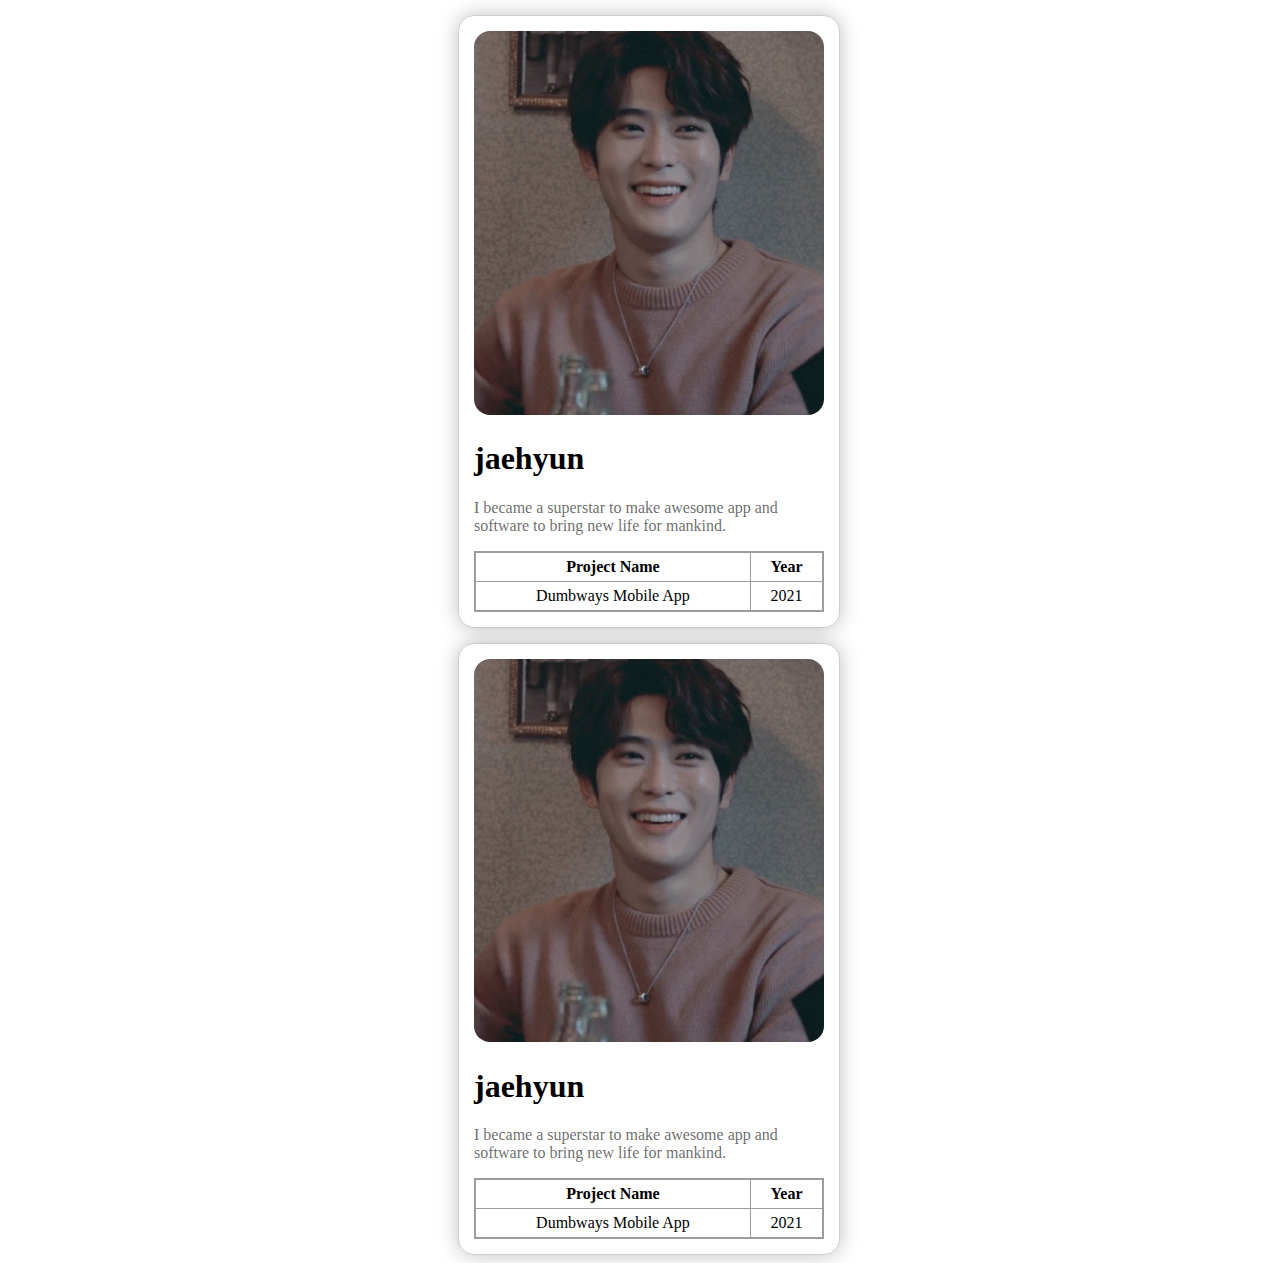
==== index.html @ 86114f11 "first project" ====
<!DOCTYPE html>
<head>
  <title>Creating Card</title>
</head>
<body>
  <div style="
    margin-top: 15px;
    margin-left: 450px;
    margin-right: 450px;
    width: 350px;
    border-radius: 16px;
    padding: 15px;
    border: 1px solid #00000033;
    box-shadow: 0px 0px 20px #00000040;
    ">
    <div class="image">
       <img src="jaehyun.jpg" alt="my image" style="width: 100%; border-radius: 16px;"/>
    </div>
    <div>
        <h1 style="text-align: left">jaehyun</h1>
    </div>
    <div>
      <p style="text-align: left; color: rgba(0, 0, 0, 0.6)">  I became a superstar to make awesome app and software to bring new life for mankind.
    </div>
    <table border="1" style="
        width: 100%;
        border: 2px solid rgb(156, 156, 156);
        border-radius: 10px;
        border-collapse: collapse;
        ">
          <tr>
            <th style="padding: 5px">Project Name</th>
            <th>Year</th>
          </tr>
          <tr>
            <td style="padding: 5px; text-align: center">
              Dumbways Mobile App
            </td>
            <td style="padding: 5px; text-align: center">2021</td>
          </tr>
        </table>
  </div>
</body>
</html><!DOCTYPE html>
<head>
  <title>Creating Card</title>
</head>
<body>
  <div style="
    margin-top: 15px;
    margin-left: 450px;
    margin-right: 450px;
    width: 350px;
    border-radius: 16px;
    padding: 15px;
    border: 1px solid #00000033;
    box-shadow: 0px 0px 20px #00000040;
    ">
    <div class="image">
       <img src="jaehyun.jpg" alt="my image" style="width: 100%; border-radius: 16px;"/>
    </div>
    <div>
        <h1 style="text-align: left">jaehyun</h1>
    </div>
    <div>
      <p style="text-align: left; color: rgba(0, 0, 0, 0.6)">  I became a superstar to make awesome app and software to bring new life for mankind.
    </div>
    <table border="1" style="
        width: 100%;
        border: 2px solid rgb(156, 156, 156);
        border-radius: 10px;
        border-collapse: collapse;
        ">
          <tr>
            <th style="padding: 5px">Project Name</th>
            <th>Year</th>
          </tr>
          <tr>
            <td style="padding: 5px; text-align: center">
              Dumbways Mobile App
            </td>
            <td style="padding: 5px; text-align: center">2021</td>
          </tr>
        </table>
  </div>
</body>
</html>
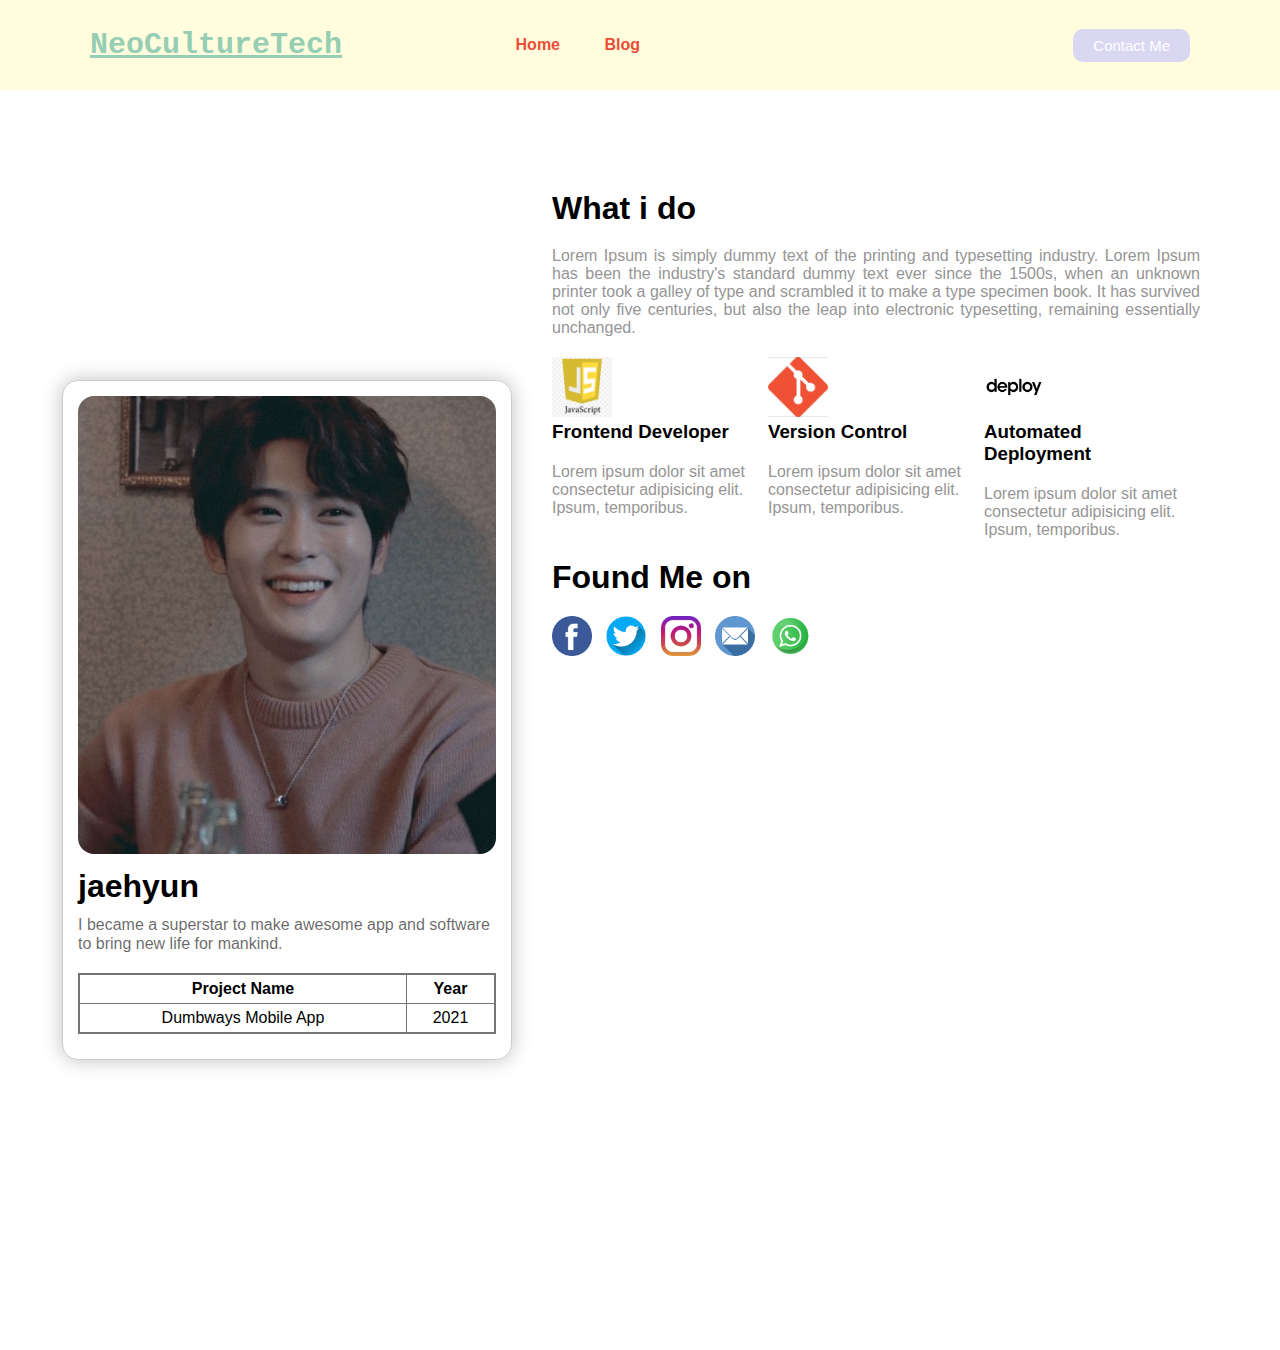
==== commit 56c5b52d: "third project" ====
--- a/index.html
+++ b/index.html
@@ -1,87 +1,115 @@
 <!DOCTYPE html>
-<head>
-  <title>Creating Card</title>
-</head>
-<body>
-  <div style="
-    margin-top: 15px;
-    margin-left: 450px;
-    margin-right: 450px;
-    width: 350px;
-    border-radius: 16px;
-    padding: 15px;
-    border: 1px solid #00000033;
-    box-shadow: 0px 0px 20px #00000040;
-    ">
-    <div class="image">
-       <img src="jaehyun.jpg" alt="my image" style="width: 100%; border-radius: 16px;"/>
+<html>
+  <head>
+    <title>Layouting & Linking</title>
+    <link rel="stylesheet" href="style.css" />
+  </head>
+  <body>
+    <!-- NavBar -->
+    <nav>
+      <div class="left-side">
+        <a href="index.html">
+          <div class="logo"><a href=''>NeoCultureTech</a></div>
+        </a>
+        <ul>
+          <li>
+            <a href="index.html" class="list-active">Home</a>
+          </li>
+          <li>
+            <a href="#">Blog</a>
+          </li>
+        </ul>
+      </div>
+      <div class="right-side">
+        <a href="contact.html">Contact Me</a>
+      </div>
+    </nav>
+
+    <!-- Card Profile -->
+    <div class="personal">
+      <div class="left">
+        <div class="card">
+          <div class="image">
+            <img src="jaehyun.jpg" alt="my image" />
+          </div>
+          <div class="header">
+            <h1>jaehyun</h1>
+          </div>
+          <div class="content">
+            <p>
+              I became a superstar to make awesome app and software to bring new
+              life for mankind.
+            </p>
+            <table border="1">
+              <tr>
+                <th>Project Name</th>
+                <th>Year</th>
+              </tr>
+              <tr>
+                <td>Dumbways Mobile App</td>
+                <td>2021</td>
+              </tr>
+            </table>
+          </div>
+        </div>
+      </div>
+      <div class="right">
+        <div>
+          <h1>What i do</h1>
+          <p>
+            Lorem Ipsum is simply dummy text of the printing and typesetting
+            industry. Lorem Ipsum has been the industry's standard dummy text
+            ever since the 1500s, when an unknown printer took a galley of type
+            and scrambled it to make a type specimen book. It has survived not
+            only five centuries, but also the leap into electronic typesetting,
+            remaining essentially unchanged.
+          </p>
+          <span class="skill">
+            <span>
+              <img src="logo js.jpg" alt="" />
+              <h3>Frontend Developer</h3>
+              <p>
+                Lorem ipsum dolor sit amet consectetur adipisicing elit. Ipsum,
+                temporibus.
+              </p>
+            </span>
+            <span>
+              <img src="logo git.jpg" alt="" />
+              <h3>Version Control</h3>
+              <p>
+                Lorem ipsum dolor sit amet consectetur adipisicing elit. Ipsum,
+                temporibus.
+              </p>
+            </span>
+            <span
+              ><img src="deploy-logo.png" alt="" />
+              <h3>Automated Deployment</h3>
+              <p>
+                Lorem ipsum dolor sit amet consectetur adipisicing elit. Ipsum,
+                temporibus.
+              </p>
+            </span>
+          </span>
+          <h1>Found Me on</h1>
+          <span class="sosmed-list">
+            <a href="facebook.com"
+              ><img src="facebook.png" alt="facebook" target="_blank"
+            /></a>
+            <a href="twitter.com"
+              ><img src="twitter.png" alt="twitter" target="_blank"
+            /></a>
+            <a href="instagram.com"
+              ><img src="instagram.png" alt="instagram" target="_blank"
+            /></a>
+            <a href="mail.com"
+              ><img src="email.png" alt="mail" target="_blank"
+            /></a>
+            <a href="wa.me/000000000"
+              ><img src="whatsapp.png" alt="whatsapp" target="_blank"
+            /></a>
+          </span>
+        </div>
+      </div>
     </div>
-    <div>
-        <h1 style="text-align: left">jaehyun</h1>
-    </div>
-    <div>
-      <p style="text-align: left; color: rgba(0, 0, 0, 0.6)">  I became a superstar to make awesome app and software to bring new life for mankind.
-    </div>
-    <table border="1" style="
-        width: 100%;
-        border: 2px solid rgb(156, 156, 156);
-        border-radius: 10px;
-        border-collapse: collapse;
-        ">
-          <tr>
-            <th style="padding: 5px">Project Name</th>
-            <th>Year</th>
-          </tr>
-          <tr>
-            <td style="padding: 5px; text-align: center">
-              Dumbways Mobile App
-            </td>
-            <td style="padding: 5px; text-align: center">2021</td>
-          </tr>
-        </table>
-  </div>
-</body>
-</html><!DOCTYPE html>
-<head>
-  <title>Creating Card</title>
-</head>
-<body>
-  <div style="
-    margin-top: 15px;
-    margin-left: 450px;
-    margin-right: 450px;
-    width: 350px;
-    border-radius: 16px;
-    padding: 15px;
-    border: 1px solid #00000033;
-    box-shadow: 0px 0px 20px #00000040;
-    ">
-    <div class="image">
-       <img src="jaehyun.jpg" alt="my image" style="width: 100%; border-radius: 16px;"/>
-    </div>
-    <div>
-        <h1 style="text-align: left">jaehyun</h1>
-    </div>
-    <div>
-      <p style="text-align: left; color: rgba(0, 0, 0, 0.6)">  I became a superstar to make awesome app and software to bring new life for mankind.
-    </div>
-    <table border="1" style="
-        width: 100%;
-        border: 2px solid rgb(156, 156, 156);
-        border-radius: 10px;
-        border-collapse: collapse;
-        ">
-          <tr>
-            <th style="padding: 5px">Project Name</th>
-            <th>Year</th>
-          </tr>
-          <tr>
-            <td style="padding: 5px; text-align: center">
-              Dumbways Mobile App
-            </td>
-            <td style="padding: 5px; text-align: center">2021</td>
-          </tr>
-        </table>
-  </div>
-</body>
+  </body>
 </html>--- a/style.css
+++ b/style.css
@@ -0,0 +1,220 @@
+* {
+  margin: 0;
+  padding: 0;
+  box-sizing: border-box;
+  font-family: Arial, Helvetica, sans-serif;
+}
+
+/* Navbar */
+nav {
+  display: flex;
+  background: #FFFDDE;
+  height: 10vh;
+}
+
+nav div {
+  display: flex;
+  align-items: center;
+  flex: 50%;
+}
+
+nav div.left-side {
+  padding-left: 90px;
+}
+
+.logo a {
+    font-size: 30px;
+    font-weight: 800;
+    float: left;
+    font-family: courier;
+    color: #96CEB4;
+}
+
+nav div.right-side {
+  padding-right: 90px;
+  display: flex;
+  justify-content: flex-end;
+}
+
+nav ul {
+  list-style-type: none;
+  margin-left: 40px;
+}
+
+nav ul li {
+  display: inline;
+  margin-left: 40px;
+}
+
+nav ul li a {
+  color: #ec4d37;
+  text-decoration: none;
+  font-weight: 700;
+}
+
+nav ul li a.list-active {
+  color: #ec4d37;
+  font-weight: 700;
+}
+
+nav .right-side a {
+  font-size: 15px;
+  padding: 8px 20px;
+  border: none;
+  border-radius: 10px;
+  color: #fff;
+  text-decoration: none;
+  background-color: #D9D7F1;
+}
+
+/* Card Profile */
+
+.personal {
+  display: flex;
+  height: 140vh;
+}
+
+.personal .left {
+  flex: 40%;
+  display: flex;
+  justify-content: flex-end;
+  align-items: center;
+}
+
+.card {
+  width: 450px;
+  border: 1px solid #00000033;
+  border-radius: 16px;
+  padding: 15px 15px 25px 15px;
+  box-shadow: 0px 0px 20px rgba(0, 0, 0, 0.25);
+}
+
+.card .image img {
+  width: 100%;
+  border-radius: 16px;
+}
+
+.card .header h1 {
+  text-align: left;
+  margin: 10px 0;
+}
+
+.card .content p {
+  text-align: left;
+  color: rgba(0, 0, 0, 0.6);
+  line-height: 120%;
+  margin-bottom: 20px;
+}
+
+.card .content table {
+  width: 100%;
+  border: 2px solid rgb(116, 116, 116);
+  border-radius: 1em;
+  border-collapse: collapse;
+}
+
+.card .content table tr th {
+  font-weight: 600;
+  padding: 5px;
+}
+
+.card .content table tr td {
+  font-weight: 300;
+  padding: 5px;
+  text-align: center;
+}
+
+.personal .right {
+  flex: 60%;
+  display: flex;
+  position: relative;
+}
+
+.personal .right div {
+  position: absolute;
+  top: 100px;
+  left: 40px;
+  right: 80px;
+}
+
+.personal .right div p {
+  text-align: justify;
+  color: #959595;
+  margin-top: 20px;
+  margin-bottom: 20px;
+}
+
+.personal .right .skill {
+  display: flex;
+}
+
+.personal .right .skill span {
+  flex: 1;
+  margin-right: 10px;
+}
+
+.personal .right .skill img {
+  width: 60px;
+  height: 60px;
+  object-fit: cover;
+}
+.personal .right .skill p {
+  text-align: left;
+}
+
+.personal .right .sosmed-list {
+  position: absolute;
+  margin-top: 20px;
+}
+
+.personal .right .sosmed-list a {
+  cursor: pointer;
+  margin-right: 10px;
+}
+
+.personal .right .sosmed-list a img {
+  cursor: pointer;
+  width: 40px;
+}
+
+/* Form Contact */
+
+.form-contact {
+  height: 100vh;
+  display: flex;
+  justify-content: center;
+  align-items: center;
+}
+
+.form-contact form label {
+  font-size: 20px;
+  font-weight: 400;
+}
+
+.form-contact form input,
+textarea,
+select {
+  width: 100%;
+  font-size: 20px;
+  font-weight: 400;
+  padding: 8px;
+  margin-top: 5px;
+  margin-bottom: 20px;
+  background: #f4f3f3;
+  border: 1px solid #c4c4c4;
+  border-radius: 8px;
+}
+
+.form-contact form textarea {
+  height: 100px;
+}
+
+.form-contact form button {
+  padding: 8px 30px;
+  font-size: 17px;
+  background: #ec4d37;
+  border-radius: 10px;
+  border: none;
+  color: #fff;
+  cursor: pointer;
+}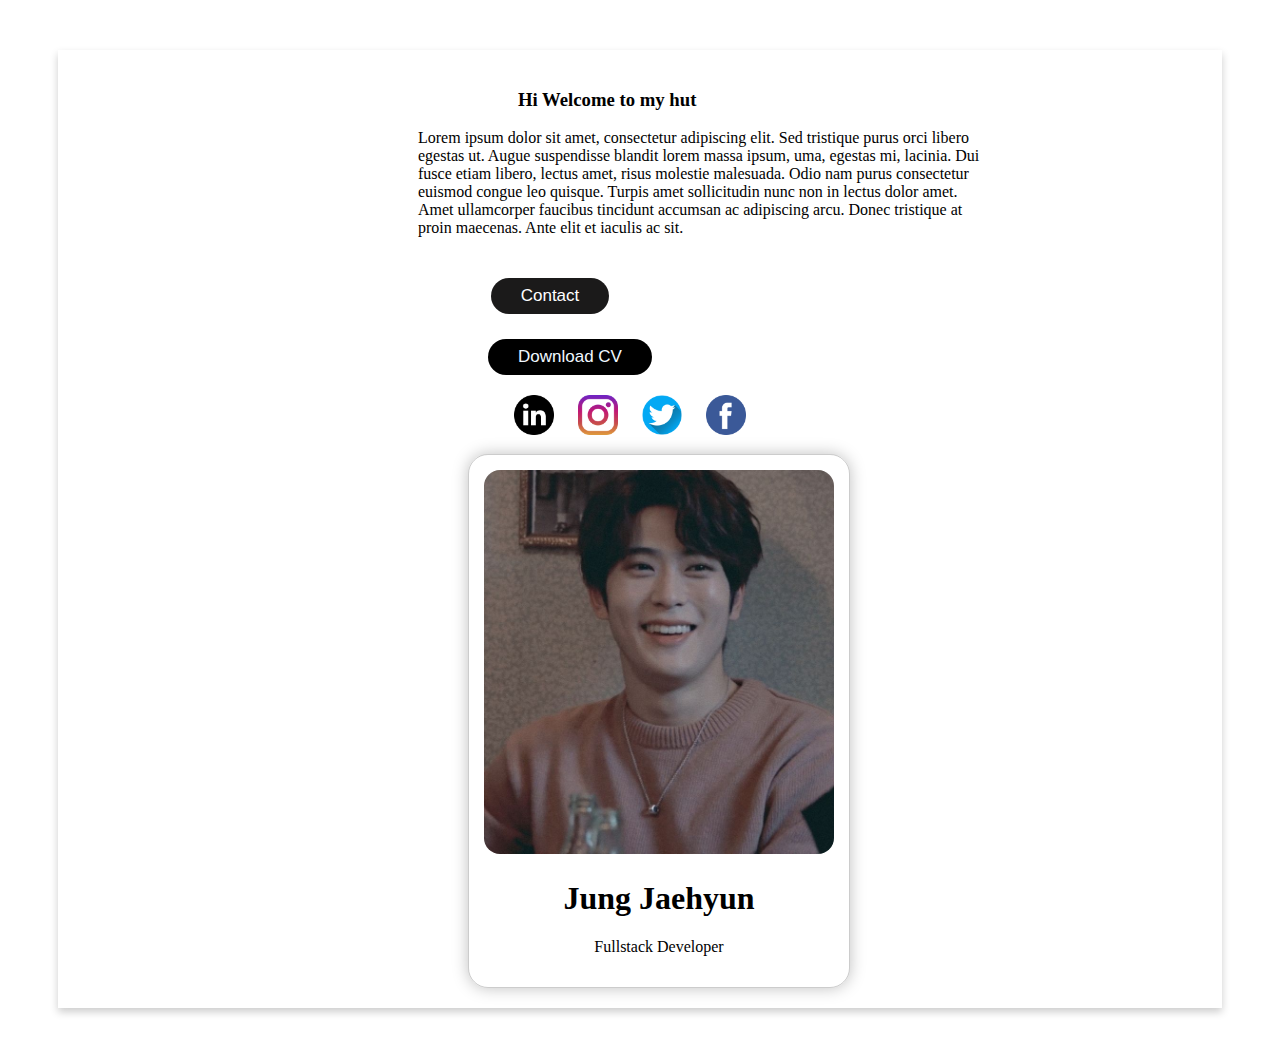
==== commit 57732472: "first project" ====
--- a/index.html
+++ b/index.html
@@ -1,115 +1,77 @@
 <!DOCTYPE html>
-<html>
-  <head>
-    <title>Layouting & Linking</title>
-    <link rel="stylesheet" href="style.css" />
-  </head>
-  <body>
-    <!-- NavBar -->
-    <nav>
-      <div class="left-side">
-        <a href="index.html">
-          <div class="logo"><a href=''>NeoCultureTech</a></div>
-        </a>
-        <ul>
-          <li>
-            <a href="index.html" class="list-active">Home</a>
-          </li>
-          <li>
-            <a href="#">Blog</a>
-          </li>
-        </ul>
-      </div>
-      <div class="right-side">
-        <a href="contact.html">Contact Me</a>
-      </div>
-    </nav>
-
-    <!-- Card Profile -->
-    <div class="personal">
-      <div class="left">
-        <div class="card">
-          <div class="image">
-            <img src="jaehyun.jpg" alt="my image" />
-          </div>
-          <div class="header">
-            <h1>jaehyun</h1>
-          </div>
-          <div class="content">
-            <p>
-              I became a superstar to make awesome app and software to bring new
-              life for mankind.
-            </p>
-            <table border="1">
-              <tr>
-                <th>Project Name</th>
-                <th>Year</th>
-              </tr>
-              <tr>
-                <td>Dumbways Mobile App</td>
-                <td>2021</td>
-              </tr>
-            </table>
-          </div>
-        </div>
-      </div>
-      <div class="right">
-        <div>
-          <h1>What i do</h1>
-          <p>
-            Lorem Ipsum is simply dummy text of the printing and typesetting
-            industry. Lorem Ipsum has been the industry's standard dummy text
-            ever since the 1500s, when an unknown printer took a galley of type
-            and scrambled it to make a type specimen book. It has survived not
-            only five centuries, but also the leap into electronic typesetting,
-            remaining essentially unchanged.
-          </p>
-          <span class="skill">
-            <span>
-              <img src="logo js.jpg" alt="" />
-              <h3>Frontend Developer</h3>
-              <p>
-                Lorem ipsum dolor sit amet consectetur adipisicing elit. Ipsum,
-                temporibus.
-              </p>
-            </span>
-            <span>
-              <img src="logo git.jpg" alt="" />
-              <h3>Version Control</h3>
-              <p>
-                Lorem ipsum dolor sit amet consectetur adipisicing elit. Ipsum,
-                temporibus.
-              </p>
-            </span>
-            <span
-              ><img src="deploy-logo.png" alt="" />
-              <h3>Automated Deployment</h3>
-              <p>
-                Lorem ipsum dolor sit amet consectetur adipisicing elit. Ipsum,
-                temporibus.
-              </p>
-            </span>
-          </span>
-          <h1>Found Me on</h1>
-          <span class="sosmed-list">
-            <a href="facebook.com"
-              ><img src="facebook.png" alt="facebook" target="_blank"
-            /></a>
-            <a href="twitter.com"
-              ><img src="twitter.png" alt="twitter" target="_blank"
-            /></a>
-            <a href="instagram.com"
-              ><img src="instagram.png" alt="instagram" target="_blank"
-            /></a>
-            <a href="mail.com"
-              ><img src="email.png" alt="mail" target="_blank"
-            /></a>
-            <a href="wa.me/000000000"
-              ><img src="whatsapp.png" alt="whatsapp" target="_blank"
-            /></a>
-          </span>
-        </div>
+<head>
+  <title>Creating Card</title>
+</head>
+<body>
+<div class="left" style="box-shadow: 0 4px 8px 0 rgba(0,0,0,0.2);
+transition: 0.3s;
+padding: 20px 10px; margin-top: 50px; margin-left: 50px; margin-right: 50px; margin-bottom: 50px;">
+  <div class="right">
+    <div>
+      <h3 style="margin-right: 450px; margin-left: 450px;">Hi Welcome to my hut</h3></div>
+      <p>
+       <p style="margin-right: 220px; margin-left: 350px;"> Lorem ipsum dolor sit amet, consectetur adipiscing elit. Sed tristique purus orci libero egestas ut. Augue suspendisse blandit lorem massa ipsum, uma, egestas mi, lacinia. Dui fusce etiam libero, lectus amet, risus molestie malesuada. Odio nam purus consectetur euismod congue leo quisque. Turpis amet sollicitudin nunc non in lectus dolor amet. Amet ullamcorper faucibus tincidunt accumsan ac adipiscing arcu. Donec tristique at proin maecenas. Ante elit et iaculis ac sit.
+      </p>
+      <center>
+      <button
+  style="
+  padding: 8px 30px;
+  font-size: 17px;
+  background: #1b1a1a;
+  border-radius: 20px;
+  border: none;
+  margin-right: 180px;
+  margin-top: 25px;
+  color: #fff;
+  cursor: pointer;
+  ">Contact
+</button>
+</center>
+<center>
+ <button style="padding: 8px 30px;
+font-size: 17px;
+background: #000000;
+border-radius: 20px;
+border: none;
+margin-right: 180px;
+margin-top: 25px;
+margin-left: 40px;
+color: rgb(255, 248, 248);<
+cursor: progress;"><a style= "color: aliceblue;" download>Download CV</button>
+<center> 
+<div style="margin-top: 20px;">
+  <a href="linkedin.com"><img src="linkedin.png" style="position: relative; width: 40px; margin-right: 20px;"alt="linkedin" target="_blank"/></a>
+  <a href="instagram.com"><img src="instagram.png" style="position: relative; width: 40px; margin-right: 20px;" alt="instagram" target="_blank"/></a>
+  <a href="twitter.com"><img src="twitter.png" style="position: relative; width: 40px; margin-right: 20px;" alt="twitter" target="_blank"/></a>
+  <a href="facebook.com"><img src="facebook.png" style="position: relative; width: 40px; margin-right: 20px;" alt="facebook" target="_blank"/></a>
+</div>
+</center>
+<center>
+<div>
+  <div style="
+    margin-top: 15px;
+    margin-left: 400px;
+    margin-right: 450px;
+    width: 350px;
+    border-radius: 20px;
+    padding: 15px;
+    border: 1px solid #00000033;
+    box-shadow: 0px 0px 16px #00000040;
+    ">
+    <div class="image">
+       <img src="jaehyun.jpg" alt="my image" style="width: 100%; border-radius: 16px;"/>
+    </div>
+    <div>
+        <h1 style="text-align: center">Jung Jaehyun</h1>
+    </div>
+    <div>
+      <p style="text-align: center"> Fullstack Developer
+    </div>
       </div>
     </div>
-  </body>
+  </div>
+  </div>
+</center>
+</div>
+</body>
 </html>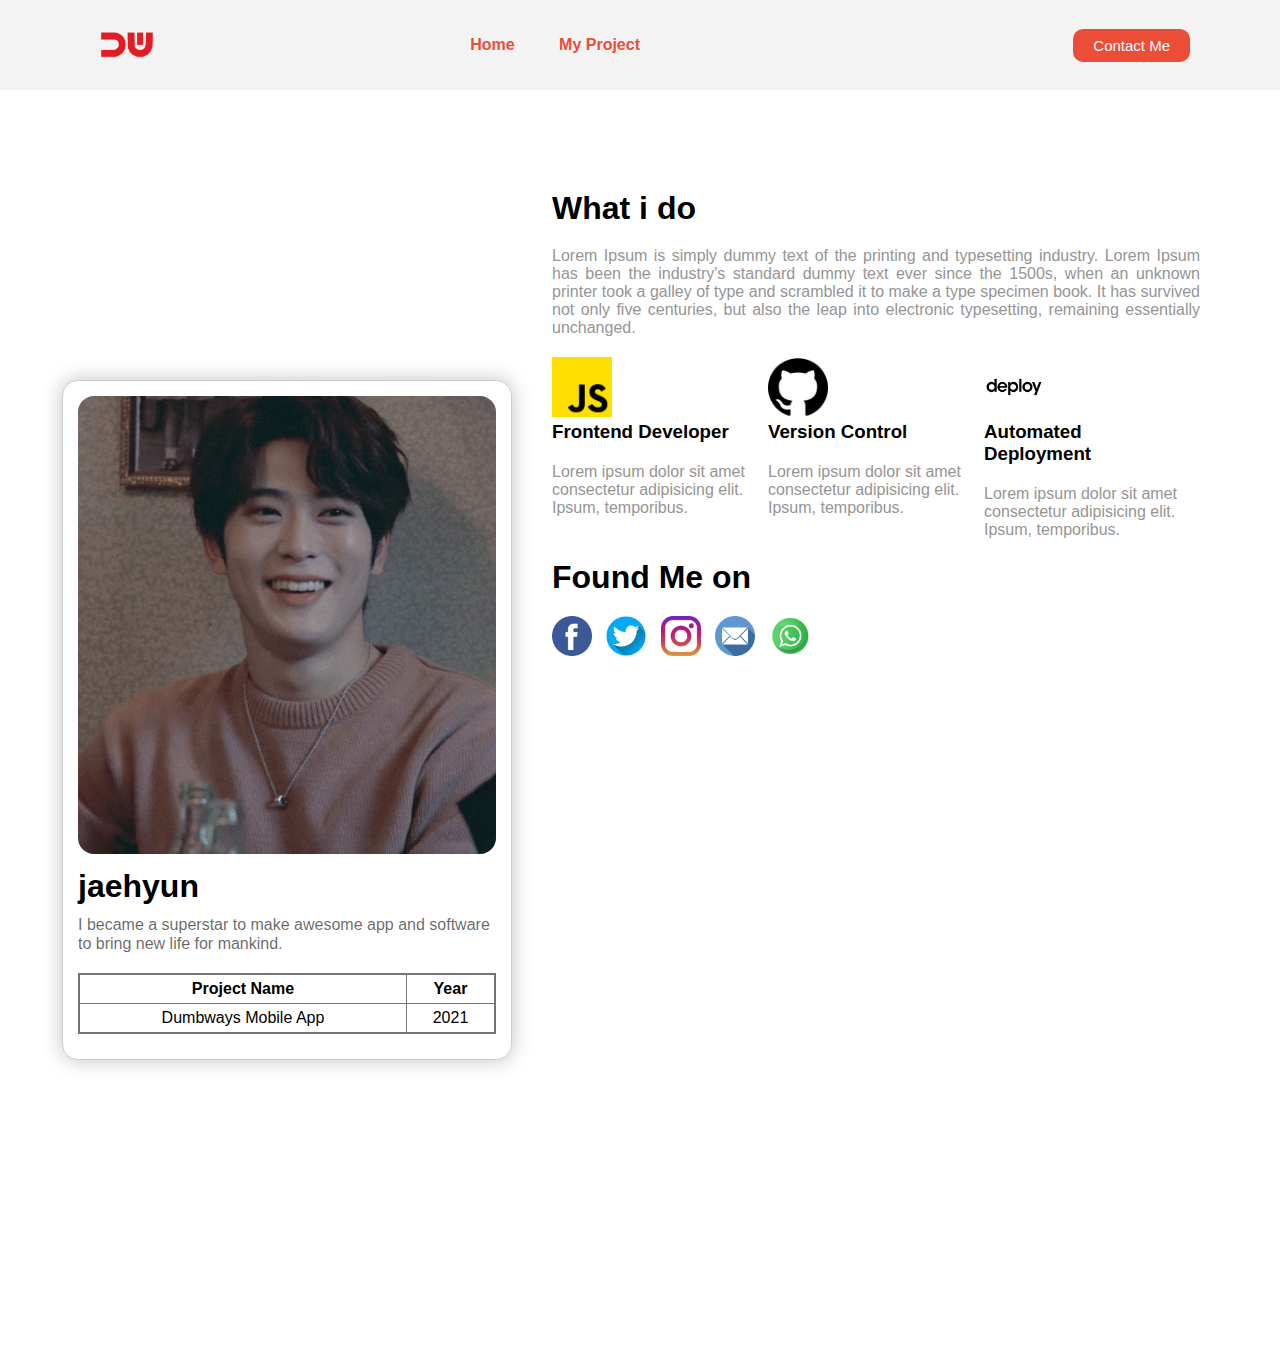
==== commit aaf7d5c2: "project 7" ====
--- a/index.html
+++ b/index.html
@@ -1,77 +1,115 @@
 <!DOCTYPE html>
-<head>
-  <title>Creating Card</title>
-</head>
-<body>
-<div class="left" style="box-shadow: 0 4px 8px 0 rgba(0,0,0,0.2);
-transition: 0.3s;
-padding: 20px 10px; margin-top: 50px; margin-left: 50px; margin-right: 50px; margin-bottom: 50px;">
-  <div class="right">
-    <div>
-      <h3 style="margin-right: 450px; margin-left: 450px;">Hi Welcome to my hut</h3></div>
-      <p>
-       <p style="margin-right: 220px; margin-left: 350px;"> Lorem ipsum dolor sit amet, consectetur adipiscing elit. Sed tristique purus orci libero egestas ut. Augue suspendisse blandit lorem massa ipsum, uma, egestas mi, lacinia. Dui fusce etiam libero, lectus amet, risus molestie malesuada. Odio nam purus consectetur euismod congue leo quisque. Turpis amet sollicitudin nunc non in lectus dolor amet. Amet ullamcorper faucibus tincidunt accumsan ac adipiscing arcu. Donec tristique at proin maecenas. Ante elit et iaculis ac sit.
-      </p>
-      <center>
-      <button
-  style="
-  padding: 8px 30px;
-  font-size: 17px;
-  background: #1b1a1a;
-  border-radius: 20px;
-  border: none;
-  margin-right: 180px;
-  margin-top: 25px;
-  color: #fff;
-  cursor: pointer;
-  ">Contact
-</button>
-</center>
-<center>
- <button style="padding: 8px 30px;
-font-size: 17px;
-background: #000000;
-border-radius: 20px;
-border: none;
-margin-right: 180px;
-margin-top: 25px;
-margin-left: 40px;
-color: rgb(255, 248, 248);<
-cursor: progress;"><a style= "color: aliceblue;" download>Download CV</button>
-<center> 
-<div style="margin-top: 20px;">
-  <a href="linkedin.com"><img src="linkedin.png" style="position: relative; width: 40px; margin-right: 20px;"alt="linkedin" target="_blank"/></a>
-  <a href="instagram.com"><img src="instagram.png" style="position: relative; width: 40px; margin-right: 20px;" alt="instagram" target="_blank"/></a>
-  <a href="twitter.com"><img src="twitter.png" style="position: relative; width: 40px; margin-right: 20px;" alt="twitter" target="_blank"/></a>
-  <a href="facebook.com"><img src="facebook.png" style="position: relative; width: 40px; margin-right: 20px;" alt="facebook" target="_blank"/></a>
-</div>
-</center>
-<center>
-<div>
-  <div style="
-    margin-top: 15px;
-    margin-left: 400px;
-    margin-right: 450px;
-    width: 350px;
-    border-radius: 20px;
-    padding: 15px;
-    border: 1px solid #00000033;
-    box-shadow: 0px 0px 16px #00000040;
-    ">
-    <div class="image">
-       <img src="jaehyun.jpg" alt="my image" style="width: 100%; border-radius: 16px;"/>
-    </div>
-    <div>
-        <h1 style="text-align: center">Jung Jaehyun</h1>
-    </div>
-    <div>
-      <p style="text-align: center"> Fullstack Developer
-    </div>
+<html>
+  <head>
+    <title>Layouting & Linking</title>
+    <link rel="stylesheet" href="style.css" />
+  </head>
+  <body>
+    <!-- NavBar -->
+    <nav>
+      <div class="left-side">
+        <a href="index.html">
+          <div class="logo"><a href="index.html"><img src="dumbways.png"></a></div>
+        </a>
+        <ul>
+          <li>
+            <a href="index.html" class="list-active">Home</a>
+          </li>
+          <li>
+            <a href="index.html">My Project</a>
+          </li>
+        </ul>
+      </div>
+      <div class="right-side">
+        <a href="contact.html">Contact Me</a>
+      </div>
+    </nav>
+
+    <!-- Card Profile -->
+    <div class="personal">
+      <div class="left">
+        <div class="card">
+          <div class="image">
+            <img src="jaehyun.jpg" alt="my image" />
+          </div>
+          <div class="header">
+            <h1>jaehyun</h1>
+          </div>
+          <div class="content">
+            <p>
+              I became a superstar to make awesome app and software to bring new
+              life for mankind.
+            </p>
+            <table border="1">
+              <tr>
+                <th>Project Name</th>
+                <th>Year</th>
+              </tr>
+              <tr>
+                <td>Dumbways Mobile App</td>
+                <td>2021</td>
+              </tr>
+            </table>
+          </div>
+        </div>
+      </div>
+      <div class="right">
+        <div>
+          <h1>What i do</h1>
+          <p>
+            Lorem Ipsum is simply dummy text of the printing and typesetting
+            industry. Lorem Ipsum has been the industry's standard dummy text
+            ever since the 1500s, when an unknown printer took a galley of type
+            and scrambled it to make a type specimen book. It has survived not
+            only five centuries, but also the leap into electronic typesetting,
+            remaining essentially unchanged.
+          </p>
+          <span class="skill">
+            <span>
+              <img src="js.png" alt="" />
+              <h3>Frontend Developer</h3>
+              <p>
+                Lorem ipsum dolor sit amet consectetur adipisicing elit. Ipsum,
+                temporibus.
+              </p>
+            </span>
+            <span>
+              <img src="github.png" alt="" />
+              <h3>Version Control</h3>
+              <p>
+                Lorem ipsum dolor sit amet consectetur adipisicing elit. Ipsum,
+                temporibus.
+              </p>
+            </span>
+            <span
+              ><img src="deploy-logo.png" alt="" />
+              <h3>Automated Deployment</h3>
+              <p>
+                Lorem ipsum dolor sit amet consectetur adipisicing elit. Ipsum,
+                temporibus.
+              </p>
+            </span>
+          </span>
+          <h1>Found Me on</h1>
+          <span class="sosmed-list">
+            <a href="facebook.com"
+              ><img src="facebook.png" alt="facebook" target="_blank"
+            /></a>
+            <a href="twitter.com"
+              ><img src="twitter.png" alt="twitter" target="_blank"
+            /></a>
+            <a href="instagram.com"
+              ><img src="instagram.png" alt="instagram" target="_blank"
+            /></a>
+            <a href="mail.com"
+              ><img src="email.png" alt="mail" target="_blank"
+            /></a>
+            <a href="wa.me/000000000"
+              ><img src="whatsapp.png" alt="whatsapp" target="_blank"
+            /></a>
+          </span>
+        </div>
       </div>
     </div>
-  </div>
-  </div>
-</center>
-</div>
-</body>
+  </body>
 </html>--- a/style.css
+++ b/style.css
@@ -0,0 +1,222 @@
+* {
+  margin: 0;
+  padding: 0;
+  box-sizing: border-box;
+  font-family: Arial, Helvetica, sans-serif;
+}
+
+/* Navbar */
+nav {
+  display: flex;
+  background: #F4F3F3;
+  height: 10vh;
+}
+
+nav div {
+  display: flex;
+  align-items: center;
+  flex: 50%;
+}
+
+nav div.left-side {
+  padding-left: 90px;
+}
+
+
+nav div.right-side {
+  padding-right: 90px;
+  display: flex;
+  justify-content: flex-end;
+}
+
+nav ul {
+  list-style-type: none;
+  margin-left: 40px;
+}
+
+.logo img {
+  position: relative;
+  margin-top: 20%;
+  margin-left: 10px;
+  margin-bottom: 20%;
+  width: 30%;
+}
+
+nav ul li {
+  display: inline;
+  margin-left: 40px;
+}
+
+nav ul li a {
+  color: #ec4d37;
+  text-decoration: none;
+  font-weight: 700;
+}
+
+nav ul li a.list-active {
+  color: #ec4d37;
+  font-weight: 700;
+}
+
+nav .right-side a {
+  font-size: 15px;
+  padding: 8px 20px;
+  border: none;
+  border-radius: 10px;
+  color: #fff;
+  text-decoration: none;
+  background-color: #ec4d37;
+}
+
+
+/* Card Profile */
+
+.personal {
+  display: flex;
+  height: 140vh;
+}
+
+.personal .left {
+  flex: 40%;
+  display: flex;
+  justify-content: flex-end;
+  align-items: center;
+}
+
+.card {
+  width: 450px;
+  border: 1px solid #00000033;
+  border-radius: 16px;
+  padding: 15px 15px 25px 15px;
+  box-shadow: 0px 0px 20px rgba(0, 0, 0, 0.25);
+}
+
+.card .image img {
+  width: 100%;
+  border-radius: 16px;
+}
+
+.card .header h1 {
+  text-align: left;
+  margin: 10px 0;
+}
+
+.card .content p {
+  text-align: left;
+  color: rgba(0, 0, 0, 0.6);
+  line-height: 120%;
+  margin-bottom: 20px;
+}
+
+.card .content table {
+  width: 100%;
+  border: 2px solid rgb(116, 116, 116);
+  border-radius: 1em;
+  border-collapse: collapse;
+}
+
+.card .content table tr th {
+  font-weight: 600;
+  padding: 5px;
+}
+
+.card .content table tr td {
+  font-weight: 300;
+  padding: 5px;
+  text-align: center;
+}
+
+.personal .right {
+  flex: 60%;
+  display: flex;
+  position: relative;
+}
+
+.personal .right div {
+  position: absolute;
+  top: 100px;
+  left: 40px;
+  right: 80px;
+}
+
+.personal .right div p {
+  text-align: justify;
+  color: #959595;
+  margin-top: 20px;
+  margin-bottom: 20px;
+}
+
+.personal .right .skill {
+  display: flex;
+}
+
+.personal .right .skill span {
+  flex: 1;
+  margin-right: 10px;
+}
+
+.personal .right .skill img {
+  width: 60px;
+  height: 60px;
+  object-fit: cover;
+}
+.personal .right .skill p {
+  text-align: left;
+}
+
+.personal .right .sosmed-list {
+  position: absolute;
+  margin-top: 20px;
+}
+
+.personal .right .sosmed-list a {
+  cursor: pointer;
+  margin-right: 10px;
+}
+
+.personal .right .sosmed-list a img {
+  cursor: pointer;
+  width: 40px;
+}
+
+/* Form Contact */
+
+.form-contact {
+  height: 100vh;
+  display: flex;
+  justify-content: center;
+  align-items: center;
+}
+
+.form-contact form label {
+  font-size: 20px;
+  font-weight: 400;
+}
+
+.form-contact form input,
+textarea,
+select {
+  width: 100%;
+  font-size: 20px;
+  font-weight: 400;
+  padding: 8px;
+  margin-top: 5px;
+  margin-bottom: 20px;
+  background: #f4f3f3;
+  border: 1px solid #c4c4c4;
+  border-radius: 8px;
+}
+
+.form-contact form textarea {
+  height: 100px;
+}
+
+.form-contact form button {
+  padding: 8px 30px;
+  font-size: 17px;
+  background: #ec4d37;
+  border-radius: 10px;
+  border: none;
+  color: #fff;
+  cursor: pointer;
+}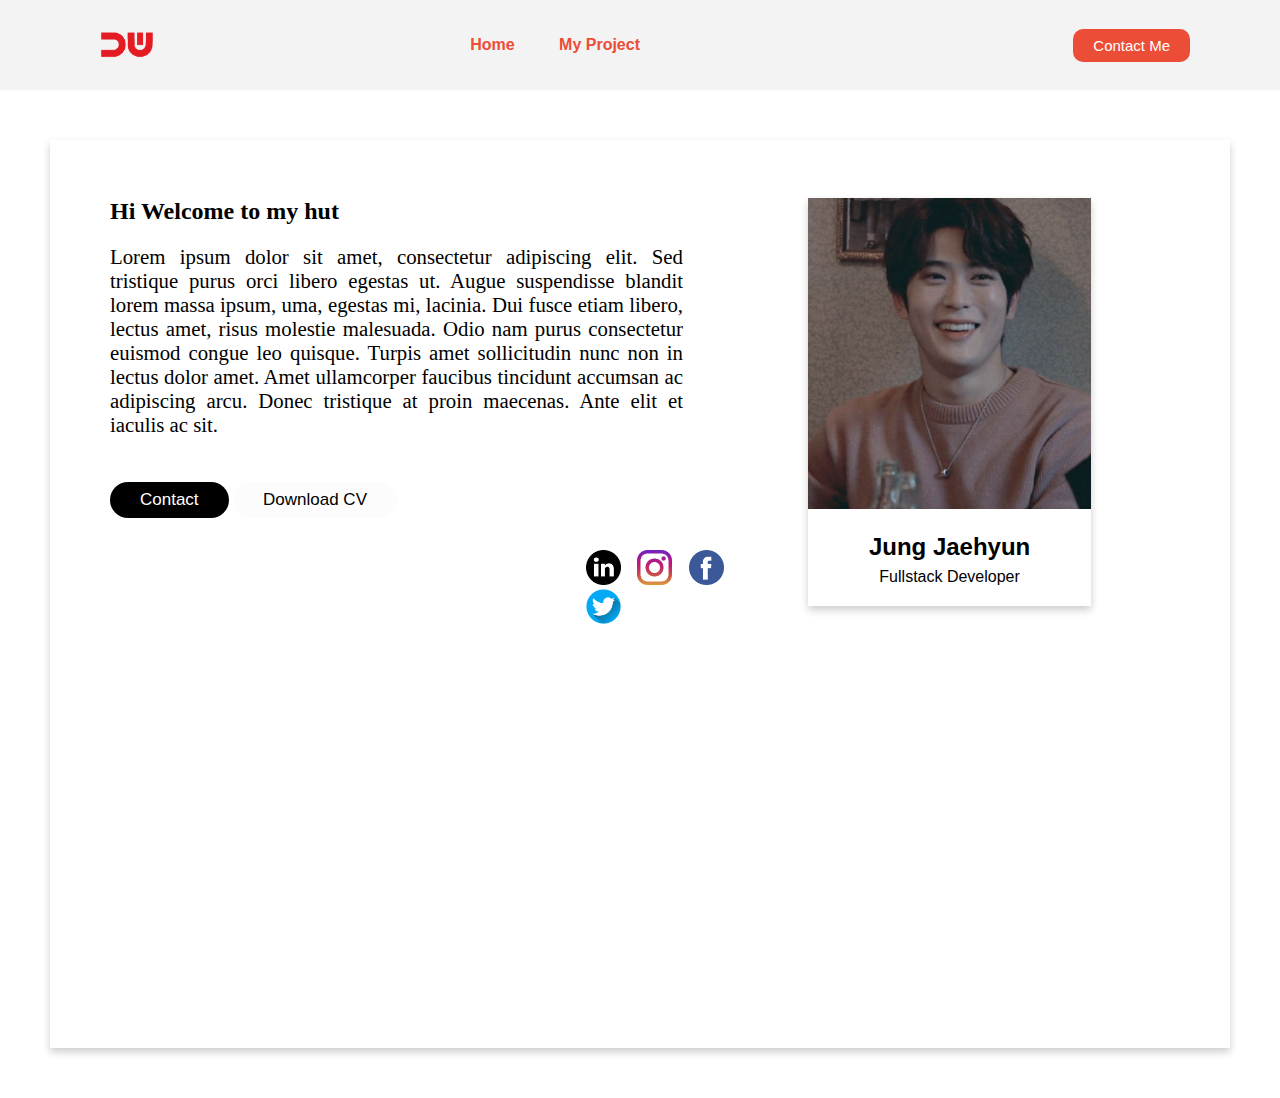
==== commit 468fc06b: "third project" ====
--- a/index.html
+++ b/index.html
@@ -2,114 +2,84 @@
 <html>
   <head>
     <title>Layouting & Linking</title>
-    <link rel="stylesheet" href="style.css" />
+    <link rel="stylesheet" href="index.css" />
   </head>
   <body>
     <!-- NavBar -->
     <nav>
       <div class="left-side">
-        <a href="index.html">
-          <div class="logo"><a href="index.html"><img src="dumbways.png"></a></div>
-        </a>
+        <div class="logo"><a href="index.html"><img src="dumbways.png"></a></div>
         <ul>
           <li>
             <a href="index.html" class="list-active">Home</a>
           </li>
           <li>
-            <a href="index.html">My Project</a>
+            <a href="blog.html">My Project</a>
           </li>
         </ul>
       </div>
       <div class="right-side">
-        <a href="contact.html">Contact Me</a>
+        <a href="contact.html"> Contact Me </a>
       </div>
     </nav>
 
-    <!-- Card Profile -->
+    <!--CARD PROFILE-->
+    <div class="card-page">
+      <div class="container-page"></div>
     <div class="personal">
       <div class="left">
+        <div>
+
+          <h2>Hi Welcome to my hut</h2>
+          <p>Lorem ipsum dolor sit amet, consectetur adipiscing elit. Sed tristique purus orci libero egestas ut. Augue suspendisse blandit lorem massa ipsum, uma, egestas mi, lacinia. Dui fusce etiam libero, lectus amet, risus molestie malesuada. Odio nam purus consectetur euismod congue leo quisque. Turpis amet sollicitudin nunc non in lectus dolor amet. Amet ullamcorper faucibus tincidunt accumsan ac adipiscing arcu. Donec tristique at proin maecenas. Ante elit et iaculis ac sit.</p>
+
+          <span class="button"><button style="padding: 8px 30px;
+          font-size: 17px;
+          background: #000000;
+          border-radius: 20px;
+          border: none;
+          color: #fff;
+          cursor: pointer;">Contact</button>
+
+          <button style="padding: 8px 30px;
+          font-size: 17px;
+          background: #fdfcfc;
+          border-radius: 20px;
+          border: none;
+          margin-right: 180px;
+          margin-top: 25px;
+          color: rgb(0, 0, 0);
+          cursor: pointer;">Download CV</button>
+          </span>
+
+          <span>
+            <span class="sosmed-list">
+              <a href="linkedin.com"
+                ><img src="linkedin.png" alt="linkedin" target="_blank"
+              /></a>
+              <a href="instagram.com"
+                ><img src="instagram.png" alt="instagram" target="_blank"
+              /></a>
+              <a href="facebook.com"
+                ><img src="facebook.png" alt="facebook" target="_blank"
+              /></a>
+              <a href="twitter.com"
+                ><img src="twitter.png" alt="twitter" target="_blank"
+              /></a>
+            </span>
+
+        </div>
+      </div>
+      <div class="right">
         <div class="card">
-          <div class="image">
-            <img src="jaehyun.jpg" alt="my image" />
-          </div>
-          <div class="header">
-            <h1>jaehyun</h1>
-          </div>
-          <div class="content">
-            <p>
-              I became a superstar to make awesome app and software to bring new
-              life for mankind.
-            </p>
-            <table border="1">
-              <tr>
-                <th>Project Name</th>
-                <th>Year</th>
-              </tr>
-              <tr>
-                <td>Dumbways Mobile App</td>
-                <td>2021</td>
-              </tr>
-            </table>
+          <img src="jaehyun.jpg" alt="Avatar" style="width:100%">
+          <div class="container">
+            <h2>Jung Jaehyun</h2>
+            <p>Fullstack Developer</p>
           </div>
         </div>
       </div>
-      <div class="right">
-        <div>
-          <h1>What i do</h1>
-          <p>
-            Lorem Ipsum is simply dummy text of the printing and typesetting
-            industry. Lorem Ipsum has been the industry's standard dummy text
-            ever since the 1500s, when an unknown printer took a galley of type
-            and scrambled it to make a type specimen book. It has survived not
-            only five centuries, but also the leap into electronic typesetting,
-            remaining essentially unchanged.
-          </p>
-          <span class="skill">
-            <span>
-              <img src="js.png" alt="" />
-              <h3>Frontend Developer</h3>
-              <p>
-                Lorem ipsum dolor sit amet consectetur adipisicing elit. Ipsum,
-                temporibus.
-              </p>
-            </span>
-            <span>
-              <img src="github.png" alt="" />
-              <h3>Version Control</h3>
-              <p>
-                Lorem ipsum dolor sit amet consectetur adipisicing elit. Ipsum,
-                temporibus.
-              </p>
-            </span>
-            <span
-              ><img src="deploy-logo.png" alt="" />
-              <h3>Automated Deployment</h3>
-              <p>
-                Lorem ipsum dolor sit amet consectetur adipisicing elit. Ipsum,
-                temporibus.
-              </p>
-            </span>
-          </span>
-          <h1>Found Me on</h1>
-          <span class="sosmed-list">
-            <a href="facebook.com"
-              ><img src="facebook.png" alt="facebook" target="_blank"
-            /></a>
-            <a href="twitter.com"
-              ><img src="twitter.png" alt="twitter" target="_blank"
-            /></a>
-            <a href="instagram.com"
-              ><img src="instagram.png" alt="instagram" target="_blank"
-            /></a>
-            <a href="mail.com"
-              ><img src="email.png" alt="mail" target="_blank"
-            /></a>
-            <a href="wa.me/000000000"
-              ><img src="whatsapp.png" alt="whatsapp" target="_blank"
-            /></a>
-          </span>
-        </div>
-      </div>
     </div>
+  </div>
   </body>
 </html>--- a/index.css
+++ b/index.css
@@ -0,0 +1,168 @@
+* {
+    margin: 0;
+    padding: 0;
+    box-sizing: border-box;
+    font-family: "Poppins", sans-serif;
+}
+
+/* Navbar */
+nav {
+  display: flex;
+  background: #f4f3f3;
+  height: 10vh;
+}
+
+nav div {
+  display: flex;
+  align-items: center;
+  flex: 50%;
+}
+
+nav div.left-side {
+  padding-left: 90px;
+}
+
+nav div.right-side {
+  padding-right: 90px;
+  display: flex;
+  justify-content: flex-end;
+}
+
+nav ul {
+  list-style-type: none;
+  margin-left: 40px;
+}
+
+nav ul li {
+  display: inline;
+  margin-left: 40px;
+}
+
+nav ul li a {
+  color: #ec4d37;
+  text-decoration: none;
+  font-weight: 700;
+}
+
+nav ul li a.list-active {
+  color: #ec4d37;
+  font-weight: 700;
+}
+
+nav .right-side a {
+  font-size: 15px;
+  padding: 8px 20px;
+  border: none;
+  border-radius: 10px;
+  color: #fff;
+  text-decoration: none;
+  background-color:  #ec4d37;
+}
+
+.logo img {
+  position: relative;
+  margin-top: 20%;
+  margin-left: 10px;
+  margin-bottom: 20%;
+  width: 30%;
+}
+
+/* Card Profile */
+
+.card-page {
+    box-shadow: 0 4px 8px 0 rgba(0,0,0,0.2);
+    transition: 0.3s;
+    margin-top: 50px;
+    margin-bottom: 50px;
+    margin-right: 50px;
+    margin-left: 50px;
+}
+
+.card-page:hover {
+    box-shadow: 0 8px 20px 0 rgba(0,0,0,0.2);
+}
+
+.container-page {
+    padding: 4px 4px;
+}
+
+.personal {
+    display: flex;
+    height: 100vh;
+}
+  
+.personal .right {
+    flex: 40%;
+}
+
+.personal .right .card {
+    box-shadow: 0 4px 8px 0 rgba(0,0,0,0.2);
+    transition: 0.3s;
+    width: 60%;
+    margin-top: 50px;
+    margin-left: 50px;
+}
+  
+.personal .right .card .card:hover {
+    box-shadow: 0 8px 16px 0 rgba(0,0,0,0.2);
+}
+  
+.personal .right .card .container {
+    padding: 20px 50px;
+}
+
+.personal .right .card .container h2 {
+    font-family: 'Gill Sans', 'Gill Sans MT', Calibri, 'Trebuchet MS', sans-serif;
+    text-align: center;
+}
+
+  .personal .right .card .container p {
+      margin-top: 7px;
+      text-align: center;
+  }
+
+.personal .left {
+    flex: 60%;
+    display: flex;
+    position: relative;
+}
+  
+.personal .left div {
+    position: absolute;
+    top: 50px;
+    right: 30px;
+    left: 60px;
+}
+
+.personal .left div h2{
+    text-align: justify;
+    font-family: gill sans;
+
+}
+  
+.personal .left div p {
+    text-align: justify;
+    color: #000000;
+    margin-top: 20px;
+    margin-bottom: 20px;
+    margin-right: 45px;
+    font-family: putara;
+    font-size: 1.3em;
+}
+
+.personal .left .sosmed-list {
+    position: absolute;
+    margin-top: 15%;
+}
+  
+.personal .left .sosmed-list a {
+    cursor: pointer;
+    margin-right: 3px;
+    margin-top: 5%;
+}
+  
+.personal .left .sosmed-list a img {
+    cursor: pointer progress;
+    width: 35px;
+    margin-left: 9px;
+}
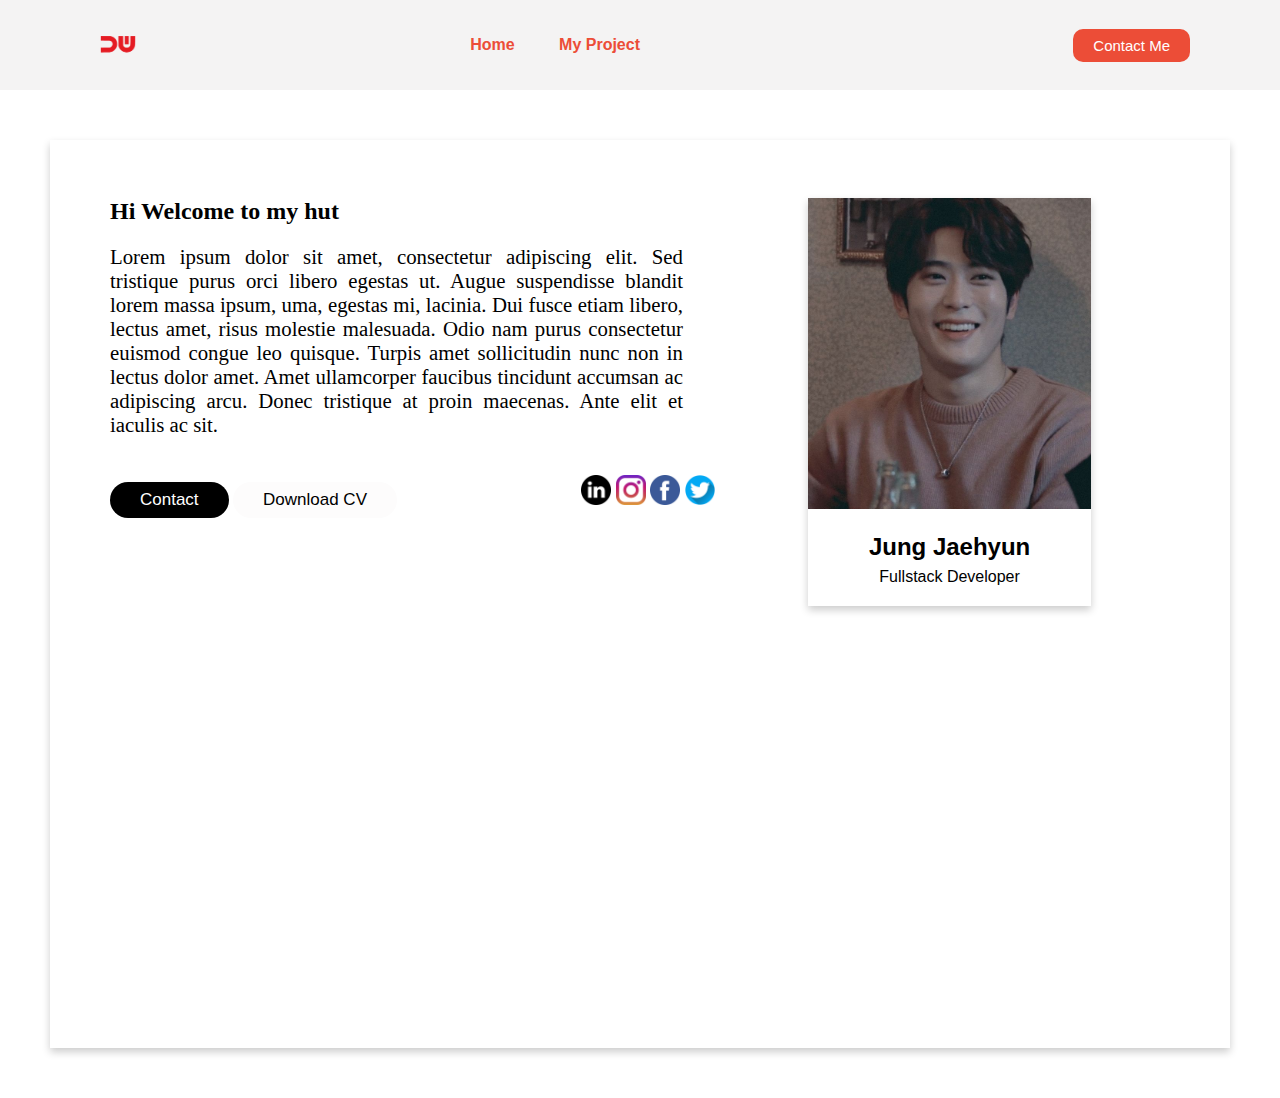
==== commit b1915a74: "Creating navbar and layouting" ====
--- a/index.html
+++ b/index.html
@@ -51,23 +51,19 @@
           color: rgb(0, 0, 0);
           cursor: pointer;">Download CV</button>
           </span>
-
-          <span>
             <span class="sosmed-list">
               <a href="linkedin.com"
-                ><img src="linkedin.png" alt="linkedin" target="_blank"
+                ><img src="linkedin.png" alt="linkedin" target="_blank"style="width: 30px;"
               /></a>
               <a href="instagram.com"
-                ><img src="instagram.png" alt="instagram" target="_blank"
+                ><img src="instagram.png" alt="instagram" target="_blank"style="width: 30px;"
               /></a>
               <a href="facebook.com"
-                ><img src="facebook.png" alt="facebook" target="_blank"
+                ><img src="facebook.png" alt="facebook" target="_blank"style="width: 30px;"
               /></a>
               <a href="twitter.com"
-                ><img src="twitter.png" alt="twitter" target="_blank"
+                ><img src="twitter.png" alt="twitter" target="_blank"style="width: 30px;"
               /></a>
-            </span>
-
         </div>
       </div>
       <div class="right">
--- a/index.css
+++ b/index.css
@@ -64,7 +64,7 @@
   margin-top: 20%;
   margin-left: 10px;
   margin-bottom: 20%;
-  width: 30%;
+  width: 20%;
 }
 
 /* Card Profile */
@@ -148,21 +148,4 @@
     margin-right: 45px;
     font-family: putara;
     font-size: 1.3em;
-}
-
-.personal .left .sosmed-list {
-    position: absolute;
-    margin-top: 15%;
-}
-  
-.personal .left .sosmed-list a {
-    cursor: pointer;
-    margin-right: 3px;
-    margin-top: 5%;
-}
-  
-.personal .left .sosmed-list a img {
-    cursor: pointer progress;
-    width: 35px;
-    margin-left: 9px;
-}
+}